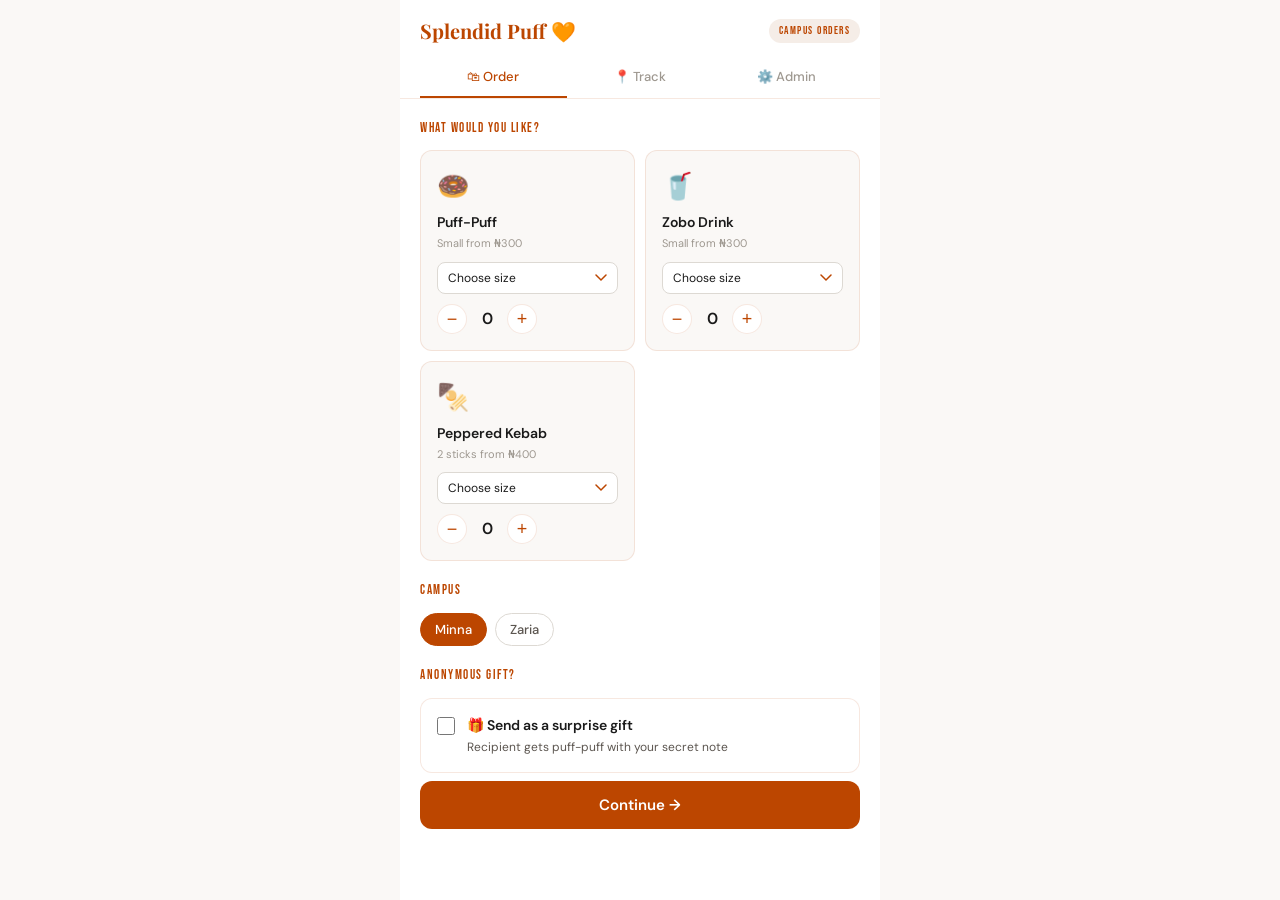
==== index.html @ 7e150528 "Initial commit" ====
<!DOCTYPE html>
<html lang="en">
<head>
  <meta charset="UTF-8">
  <meta name="viewport" content="width=device-width, initial-scale=1.0, maximum-scale=1.0, user-scalable=no">
  <title>Splendid Puff — Campus Orders</title>
  <link rel="preconnect" href="https://fonts.googleapis.com">
  <link rel="preconnect" href="https://fonts.gstatic.com" crossorigin>
  <link href="https://fonts.googleapis.com/css2?family=Playfair+Display:wght@500;700&family=Bebas+Neue&family=DM+Sans:wght@400;500;600&display=swap" rel="stylesheet">
  <link rel="stylesheet" href="style.css">
</head>
<body>
<div class="app">

  <!-- HEADER -->
  <div class="header">
    <div class="brand-row">
      <div class="brand-name">Splendid Puff 🧡</div>
      <div class="brand-badge">Campus Orders</div>
    </div>
    <nav class="nav">
      <button class="nav-btn active" onclick="showTab('order',this)">🛍 Order</button>
      <button class="nav-btn" onclick="showTab('track',this)">📍 Track</button>
      <button class="nav-btn" onclick="showTab('admin',this)">⚙️ Admin</button>
    </nav>
  </div>

  <!-- ORDER TAB -->
  <div id="tab-order" class="screen active">

    <!-- Step 1 -->
    <div id="step-1" class="step active">
      <div class="section-label">What would you like?</div>
      <div class="product-grid" id="product-grid"></div>

      <div id="flavour-wrap" style="display:none">
        <div class="section-label">Puff-puff flavour</div>
        <div class="tag-row" id="flavour-tags">
          <span class="tag selected" onclick="pickFlavour(this,'Classic')">Classic</span>
          <span class="tag" onclick="pickFlavour(this,'Coconut')">Coconut</span>
          <span class="tag" onclick="pickFlavour(this,'Cinnamon')">Cinnamon</span>
          <span class="tag" onclick="pickFlavour(this,'Spicy')">Spicy</span>
          <span class="tag" onclick="pickFlavour(this,'Mixed')">Mixed</span>
        </div>
      </div>

      <div class="section-label">Campus</div>
      <div class="tag-row">
        <span class="tag selected" onclick="pickCampus(this,'Minna')">Minna</span>
        <span class="tag" onclick="pickCampus(this,'Zaria')">Zaria</span>
      </div>

      <div class="section-label">Anonymous gift?</div>
      <label class="gift-toggle-card" id="gift-card">
        <input type="checkbox" id="gift-check" onchange="toggleGift()">
        <div>
          <div class="gift-label">🎁 Send as a surprise gift</div>
          <div class="gift-sub">Recipient gets puff-puff with your secret note</div>
        </div>
      </label>
      <div id="gift-fields" style="display:none;margin-top:0.75rem">
        <div class="form-group">
          <label>Recipient's name</label>
          <input type="text" id="recipient-name" placeholder="Who is this for?">
        </div>
        <div class="form-group">
          <label>Your note <span class="optional">(optional)</span></label>
          <textarea id="gift-note" placeholder="Write something sweet..."></textarea>
        </div>
      </div>

      <button class="btn-primary" onclick="goStep(2)">Continue →</button>
    </div>

    <!-- Step 2 -->
    <div id="step-2" class="step">
      <button class="btn-ghost" onclick="goStep(1)">← Back</button>

      <div class="section-label">Your details</div>
      <div class="form-group">
        <label>Full name</label>
        <input type="text" id="cust-name" placeholder="Your name" autocomplete="name">
      </div>
      <div class="form-group">
        <label>WhatsApp number</label>
        <input type="tel" id="cust-phone" placeholder="080..." autocomplete="tel">
      </div>
      <div class="form-group">
        <label>Pickup / delivery location</label>
        <input type="text" id="cust-location" placeholder="e.g. Faculty of Science, block A">
      </div>
      <div class="form-group">
        <label>Special instructions <span class="optional">(optional)</span></label>
        <textarea id="cust-notes" placeholder="Anything we should know..."></textarea>
      </div>

      <div class="section-label">Order summary</div>
      <div class="summary-card" id="order-summary-card"></div>

      <div class="section-label">Pay by bank transfer</div>
      <div class="bank-card">
        <div class="bank-title">🏦 Transfer to this account</div>
        <div class="bank-acct" id="bank-acct-display"></div>
        <div class="bank-detail" id="bank-name-display"></div>
        <div class="bank-detail" id="bank-holder-display"></div>
        <div class="bank-ref-note">📌 Use your WhatsApp number as the transfer reference</div>
      </div>

      <div class="section-label">Upload payment receipt</div>
      <div class="upload-zone" id="upload-zone" onclick="document.getElementById('receipt-input').click()">
        <div class="upload-icon">📎</div>
        <div class="upload-text">Tap to upload screenshot or photo of transfer</div>
        <div class="upload-filename" id="upload-filename"></div>
      </div>
      <input type="file" id="receipt-input" accept="image/*,application/pdf" onchange="handleUpload(this)">

      <button class="btn-primary" id="btn-submit" onclick="submitOrder()">Place order</button>
    </div>

    <!-- Step 3: Success -->
    <div id="step-3" class="step">
      <div class="success-wrap">
        <div class="success-emoji">🎉</div>
        <div class="success-title">Order received!</div>
        <div class="success-sub">We've got your order and will confirm on WhatsApp shortly.</div>
        <div class="order-ref" id="success-ref">SP-0000</div>
        <div class="success-sub">Save your reference to track your order.</div>
        <button class="wa-btn" onclick="openWhatsApp()">💬 Message us on WhatsApp</button>
        <button class="btn-ghost full-width" style="margin-top:0.75rem" onclick="resetOrder()">Place another order</button>
      </div>
    </div>
  </div>

  <!-- TRACK TAB -->
  <div id="tab-track" class="screen">
    <div class="section-label" style="margin-top:0">Track your order</div>
    <div class="form-group">
      <label>Order reference</label>
      <input type="text" id="track-input" placeholder="SP-0001" style="text-transform:uppercase;letter-spacing:2px" oninput="this.value=this.value.toUpperCase()">
    </div>
    <button class="btn-primary" onclick="trackOrder()">Look up order</button>
    <div id="track-result"></div>
  </div>

  <!-- ADMIN TAB -->
  <div id="tab-admin" class="screen">
    <div id="admin-lock-screen">
      <div class="admin-lock">
        <div class="admin-lock-icon">🔒</div>
        <div class="admin-lock-title">Admin access</div>
        <div class="admin-lock-sub">Enter your PIN to continue</div>
        <div class="form-group" style="margin-top:1.25rem">
          <input type="password" id="admin-pin-input" placeholder="Enter PIN" style="text-align:center;letter-spacing:4px;font-size:20px" maxlength="6">
        </div>
        <button class="btn-primary" onclick="checkAdminPin()">Unlock</button>
      </div>
    </div>
    <div id="admin-panel" style="display:none">
      <div class="admin-stats">
        <div class="stat-card"><div class="stat-val" id="stat-total">0</div><div class="stat-lbl">Orders</div></div>
        <div class="stat-card"><div class="stat-val" id="stat-pending">0</div><div class="stat-lbl">Pending</div></div>
        <div class="stat-card"><div class="stat-val" id="stat-revenue">₦0</div><div class="stat-lbl">Revenue</div></div>
      </div>
      <div class="filter-row">
        <div class="filter-chip active" onclick="filterOrders('all',this)">All</div>
        <div class="filter-chip" onclick="filterOrders('pending',this)">Pending</div>
        <div class="filter-chip" onclick="filterOrders('confirmed',this)">Confirmed</div>
        <div class="filter-chip" onclick="filterOrders('ready',this)">Ready</div>
        <div class="filter-chip" onclick="filterOrders('completed',this)">Completed</div>
      </div>
      <div id="orders-list"></div>
    </div>
  </div>
</div>

<div class="toast" id="toast"></div>
<script src="config.js"></script>
<script src="app.js"></script>
</body>
</html>
---- style.css ----
/* ── RESET & BASE ── */
*, *::before, *::after { box-sizing: border-box; margin: 0; padding: 0; -webkit-tap-highlight-color: transparent; }

:root {
  --orange: #BC4600;
  --orange-light: #f5ede7;
  --orange-mid: #d9845a;
  --black: #1A1A1A;
  --white: #FFFFFF;
  --gray-50: #faf8f6;
  --gray-100: #f0ede9;
  --gray-200: #ddd9d3;
  --gray-400: #9e9890;
  --gray-600: #5c5650;
  --success: #1a7f4e;
  --success-bg: #e8f5ee;
  --warning: #9a6200;
  --warning-bg: #fef4e0;
  --border: rgba(188,70,0,0.12);
  --radius: 12px;
  --radius-lg: 16px;
}

body {
  font-family: 'DM Sans', -apple-system, BlinkMacSystemFont, sans-serif;
  background: var(--gray-50);
  color: var(--black);
  min-height: 100vh;
  font-size: 15px;
  line-height: 1.5;
}

.app {
  max-width: 480px;
  margin: 0 auto;
  min-height: 100vh;
  background: var(--white);
}

/* ── HEADER ── */
.header {
  background: var(--white);
  border-bottom: 1px solid var(--border);
  padding: 1rem 1.25rem 0;
  position: sticky;
  top: 0;
  z-index: 100;
}
.brand-row { display: flex; align-items: center; justify-content: space-between; margin-bottom: 0.75rem; }
.brand-name { font-family: 'Playfair Display', serif; font-size: 20px; color: var(--orange); font-weight: 700; }
.brand-badge {
  font-family: 'Bebas Neue', sans-serif;
  font-size: 11px;
  letter-spacing: 1.5px;
  color: var(--orange);
  background: var(--orange-light);
  padding: 4px 10px;
  border-radius: 20px;
}
.nav { display: flex; gap: 0; }
.nav-btn {
  flex: 1;
  padding: 0.65rem 0.5rem;
  background: none;
  border: none;
  border-bottom: 2.5px solid transparent;
  font-family: 'DM Sans', sans-serif;
  font-size: 13px;
  font-weight: 500;
  color: var(--gray-400);
  cursor: pointer;
  transition: all 0.2s;
  display: flex;
  align-items: center;
  justify-content: center;
  gap: 5px;
}
.nav-btn.active { color: var(--orange); border-bottom-color: var(--orange); }

/* ── SCREENS & STEPS ── */
.screen { display: none; padding: 1.25rem; padding-bottom: 2rem; }
.screen.active { display: block; animation: fadeUp 0.25s ease; }
.step { display: none; }
.step.active { display: block; animation: fadeUp 0.25s ease; }
@keyframes fadeUp { from { opacity: 0; transform: translateY(10px); } to { opacity: 1; transform: translateY(0); } }

/* ── LABELS ── */
.section-label {
  font-family: 'Bebas Neue', sans-serif;
  font-size: 13px;
  letter-spacing: 1.5px;
  color: var(--orange);
  margin-bottom: 0.75rem;
  margin-top: 1.25rem;
}
.section-label:first-child { margin-top: 0; }
.optional { color: var(--gray-400); font-size: 12px; }

/* ── PRODUCT GRID ── */
.product-grid { display: grid; grid-template-columns: 1fr 1fr; gap: 10px; }
.product-card {
  background: var(--gray-50);
  border: 1.5px solid var(--border);
  border-radius: var(--radius);
  padding: 1rem;
  transition: border-color 0.2s, background 0.2s;
}
.product-card.has-item { border-color: var(--orange); background: var(--orange-light); }
.product-emoji { font-size: 26px; margin-bottom: 6px; }
.product-name { font-weight: 600; font-size: 14px; margin-bottom: 2px; }
.product-hint { font-size: 11px; color: var(--gray-400); margin-bottom: 10px; }
select.size-select {
  width: 100%;
  font-family: 'DM Sans', sans-serif;
  font-size: 12px;
  padding: 7px 10px;
  border: 1px solid var(--gray-200);
  border-radius: 8px;
  background: var(--white);
  color: var(--black);
  appearance: none;
  -webkit-appearance: none;
  background-image: url("data:image/svg+xml,%3Csvg xmlns='http://www.w3.org/2000/svg' width='12' height='8' viewBox='0 0 12 8'%3E%3Cpath d='M1 1l5 5 5-5' stroke='%23BC4600' stroke-width='1.5' fill='none' stroke-linecap='round'/%3E%3C/svg%3E");
  background-repeat: no-repeat;
  background-position: right 10px center;
  cursor: pointer;
}
select.size-select:focus { outline: none; border-color: var(--orange); }
.qty-row { display: flex; align-items: center; gap: 10px; margin-top: 10px; }
.qty-btn {
  width: 30px; height: 30px;
  border-radius: 50%;
  border: 1.5px solid var(--border);
  background: var(--white);
  color: var(--orange);
  font-size: 18px;
  font-weight: 500;
  display: flex; align-items: center; justify-content: center;
  cursor: pointer;
  transition: background 0.15s;
  line-height: 1;
  flex-shrink: 0;
}
.qty-btn:hover { background: var(--orange-light); }
.qty-val { font-size: 16px; font-weight: 600; min-width: 20px; text-align: center; }

/* ── TAGS ── */
.tag-row { display: flex; flex-wrap: wrap; gap: 8px; }
.tag {
  padding: 6px 14px;
  border-radius: 20px;
  border: 1.5px solid var(--gray-200);
  font-size: 13px;
  cursor: pointer;
  transition: all 0.15s;
  background: var(--white);
  color: var(--gray-600);
  font-weight: 500;
}
.tag.selected { background: var(--orange); color: var(--white); border-color: var(--orange); }

/* ── GIFT CARD ── */
.gift-toggle-card {
  border: 1.5px solid var(--border);
  border-radius: var(--radius);
  padding: 1rem;
  display: flex;
  align-items: flex-start;
  gap: 12px;
  cursor: pointer;
  background: var(--white);
  transition: border-color 0.2s;
}
.gift-toggle-card input[type=checkbox] { accent-color: var(--orange); width: 18px; height: 18px; margin-top: 2px; flex-shrink: 0; }
.gift-label { font-size: 14px; font-weight: 600; }
.gift-sub { font-size: 12px; color: var(--gray-600); margin-top: 2px; }

/* ── FORM ── */
.form-group { margin-bottom: 1rem; }
.form-group label { display: block; font-size: 13px; font-weight: 500; color: var(--gray-600); margin-bottom: 6px; }
.form-group input,
.form-group textarea {
  width: 100%;
  font-family: 'DM Sans', sans-serif;
  font-size: 14px;
  padding: 11px 14px;
  border: 1.5px solid var(--gray-200);
  border-radius: var(--radius);
  background: var(--white);
  color: var(--black);
  transition: border-color 0.2s;
}
.form-group input:focus,
.form-group textarea:focus { outline: none; border-color: var(--orange); }
.form-group textarea { min-height: 90px; resize: vertical; }

/* ── SUMMARY ── */
.summary-card {
  background: var(--gray-50);
  border: 1px solid var(--border);
  border-radius: var(--radius);
  overflow: hidden;
  margin-bottom: 1rem;
}
.summary-row {
  display: flex;
  justify-content: space-between;
  align-items: flex-start;
  padding: 10px 14px;
  font-size: 14px;
  border-bottom: 1px solid var(--border);
}
.summary-row:last-child { border-bottom: none; }
.summary-row.total { font-weight: 600; background: var(--orange-light); color: var(--orange); font-size: 16px; }
.summary-row-label { color: var(--gray-400); font-size: 11px; margin-top: 2px; }

/* ── BANK CARD ── */
.bank-card {
  background: var(--orange-light);
  border: 1.5px solid var(--orange-mid);
  border-radius: var(--radius-lg);
  padding: 1.25rem;
  margin-bottom: 1rem;
}
.bank-title { font-family: 'Bebas Neue', sans-serif; letter-spacing: 1px; font-size: 13px; color: var(--orange); margin-bottom: 12px; }
.bank-acct { font-size: 26px; font-weight: 600; letter-spacing: 3px; color: var(--orange); margin: 8px 0 6px; }
.bank-detail { font-size: 13px; color: var(--gray-600); margin-bottom: 3px; }
.bank-ref-note { font-size: 12px; color: var(--orange); margin-top: 10px; background: rgba(188,70,0,0.1); padding: 8px 12px; border-radius: 8px; }

/* ── UPLOAD ── */
.upload-zone {
  border: 2px dashed var(--orange-mid);
  border-radius: var(--radius);
  padding: 1.5rem 1rem;
  text-align: center;
  cursor: pointer;
  transition: background 0.15s;
  margin-bottom: 1rem;
}
.upload-zone:hover, .upload-zone.has-file { background: var(--orange-light); }
.upload-icon { font-size: 28px; color: var(--orange); margin-bottom: 8px; }
.upload-text { font-size: 13px; color: var(--gray-400); }
.upload-filename { font-size: 13px; font-weight: 600; color: var(--orange); margin-top: 6px; }

/* ── BUTTONS ── */
.btn-primary {
  width: 100%;
  padding: 14px;
  background: var(--orange);
  color: var(--white);
  border: none;
  border-radius: var(--radius);
  font-family: 'DM Sans', sans-serif;
  font-size: 15px;
  font-weight: 600;
  cursor: pointer;
  transition: opacity 0.2s, transform 0.1s;
  margin-top: 0.5rem;
  display: block;
}
.btn-primary:hover { opacity: 0.9; }
.btn-primary:active { transform: scale(0.98); }
.btn-primary:disabled { opacity: 0.4; cursor: not-allowed; }
.btn-ghost {
  background: none;
  border: 1.5px solid var(--gray-200);
  color: var(--gray-600);
  border-radius: var(--radius);
  font-family: 'DM Sans', sans-serif;
  font-size: 13px;
  font-weight: 500;
  padding: 9px 16px;
  cursor: pointer;
  margin-bottom: 1.25rem;
  transition: border-color 0.2s;
}
.btn-ghost:hover { border-color: var(--orange); color: var(--orange); }
.btn-ghost.full-width { width: 100%; display: block; text-align: center; }
.wa-btn {
  width: 100%;
  padding: 13px;
  background: #25D366;
  color: var(--white);
  border: none;
  border-radius: var(--radius);
  font-family: 'DM Sans', sans-serif;
  font-size: 14px;
  font-weight: 600;
  cursor: pointer;
  margin-top: 1rem;
  display: block;
}
.wa-btn:hover { opacity: 0.9; }

/* ── SUCCESS ── */
.success-wrap { text-align: center; padding: 2rem 0.5rem; }
.success-emoji { font-size: 52px; margin-bottom: 1rem; animation: bounce 0.6s ease; display: block; }
@keyframes bounce { 0%,100%{transform:scale(1)}40%{transform:scale(1.2)}70%{transform:scale(0.95)} }
.success-title { font-family: 'Playfair Display', serif; font-size: 24px; color: var(--orange); margin-bottom: 0.5rem; }
.success-sub { font-size: 14px; color: var(--gray-600); line-height: 1.7; margin-bottom: 0.25rem; }
.order-ref {
  display: inline-block;
  font-family: 'Bebas Neue', sans-serif;
  font-size: 28px;
  letter-spacing: 3px;
  color: var(--orange);
  background: var(--orange-light);
  border: 1.5px dashed var(--orange-mid);
  padding: 12px 28px;
  border-radius: var(--radius);
  margin: 1rem 0;
}

/* ── TRACK ── */
.track-card {
  border: 1.5px solid var(--border);
  border-radius: var(--radius-lg);
  overflow: hidden;
  margin-top: 1.25rem;
}
.track-card-header {
  background: var(--orange);
  color: var(--white);
  padding: 1rem 1.25rem;
}
.track-name { font-size: 17px; font-weight: 600; }
.track-ref-sm { font-size: 12px; opacity: 0.8; margin-top: 2px; }
.track-card-body { padding: 1.25rem; }
.status-stepper { display: flex; flex-direction: column; gap: 0; }
.step-row { display: flex; align-items: flex-start; gap: 12px; padding-bottom: 16px; position: relative; }
.step-row:last-child { padding-bottom: 0; }
.step-row::before {
  content: '';
  position: absolute;
  left: 10px;
  top: 22px;
  width: 2px;
  height: calc(100% - 22px);
  background: var(--gray-200);
}
.step-row.done::before { background: var(--orange); }
.step-row:last-child::before { display: none; }
.step-dot {
  width: 22px; height: 22px;
  border-radius: 50%;
  border: 2px solid var(--gray-200);
  background: var(--white);
  flex-shrink: 0;
  margin-top: 2px;
  display: flex; align-items: center; justify-content: center;
  font-size: 11px;
  font-weight: 700;
  color: var(--white);
}
.step-dot.done { background: var(--orange); border-color: var(--orange); }
.step-dot.current { border-color: var(--orange); background: var(--orange-light); }
.step-text-label { font-size: 14px; font-weight: 500; }
.step-text-sub { font-size: 12px; color: var(--gray-400); margin-top: 1px; }

/* ── ADMIN ── */
.admin-stats { display: grid; grid-template-columns: repeat(3, 1fr); gap: 10px; margin-bottom: 1.25rem; }
.stat-card { background: var(--gray-50); border: 1px solid var(--border); border-radius: var(--radius); padding: 0.85rem 1rem; }
.stat-val { font-size: 22px; font-weight: 600; color: var(--orange); }
.stat-lbl { font-size: 11px; color: var(--gray-400); text-transform: uppercase; letter-spacing: 0.5px; margin-top: 2px; }
.filter-row { display: flex; gap: 6px; margin-bottom: 1rem; overflow-x: auto; padding-bottom: 2px; -webkit-overflow-scrolling: touch; }
.filter-chip {
  padding: 5px 14px;
  border-radius: 20px;
  border: 1.5px solid var(--gray-200);
  font-size: 12px; font-weight: 500;
  cursor: pointer;
  white-space: nowrap;
  background: var(--white);
  color: var(--gray-600);
  transition: all 0.15s;
}
.filter-chip.active { background: var(--orange); color: var(--white); border-color: var(--orange); }

.order-card {
  background: var(--white);
  border: 1px solid var(--border);
  border-left: 3px solid var(--gray-200);
  border-radius: var(--radius);
  padding: 1rem 1.25rem;
  margin-bottom: 10px;
}
.order-card.pending { border-left-color: #E8A020; }
.order-card.confirmed { border-left-color: var(--orange); }
.order-card.ready { border-left-color: #1a7f4e; }
.order-card.completed { border-left-color: var(--gray-200); }
.order-top { display: flex; justify-content: space-between; align-items: flex-start; margin-bottom: 6px; }
.order-name { font-size: 15px; font-weight: 600; }
.order-meta-sm { font-size: 12px; color: var(--gray-400); margin-top: 2px; }
.status-pill { font-size: 11px; font-weight: 600; padding: 3px 10px; border-radius: 12px; white-space: nowrap; }
.pill-pending { background: var(--warning-bg); color: var(--warning); }
.pill-confirmed { background: var(--orange-light); color: var(--orange); }
.pill-ready { background: var(--success-bg); color: var(--success); }
.pill-completed { background: var(--gray-100); color: var(--gray-600); }
.order-items { font-size: 13px; color: var(--gray-600); margin-bottom: 10px; }
.gift-badge { display: inline-block; background: var(--orange-light); color: var(--orange); font-size: 11px; padding: 3px 10px; border-radius: 12px; margin-bottom: 8px; }
.order-actions { display: flex; gap: 8px; flex-wrap: wrap; }
.action-chip {
  flex: 1;
  padding: 7px 10px;
  border-radius: 8px;
  font-size: 12px; font-weight: 500;
  border: 1px solid var(--gray-200);
  background: var(--gray-50);
  cursor: pointer;
  text-align: center;
  transition: opacity 0.15s;
  min-width: 70px;
}
.action-chip.primary { background: var(--orange); color: var(--white); border-color: var(--orange); }
.action-chip:hover { opacity: 0.8; }

/* ── ADMIN LOCK ── */
.admin-lock { text-align: center; padding: 2rem 1rem; }
.admin-lock-icon { font-size: 40px; margin-bottom: 1rem; }
.admin-lock-title { font-size: 17px; font-weight: 600; margin-bottom: 0.5rem; }
.admin-lock-sub { font-size: 13px; color: var(--gray-400); }

/* ── TOAST ── */
.toast {
  position: fixed;
  bottom: 1.5rem;
  left: 50%;
  transform: translateX(-50%) translateY(80px);
  background: var(--black);
  color: var(--white);
  padding: 12px 24px;
  border-radius: 50px;
  font-size: 14px;
  font-weight: 500;
  z-index: 1000;
  transition: transform 0.3s ease, opacity 0.3s ease;
  opacity: 0;
  white-space: nowrap;
  pointer-events: none;
}
.toast.show { transform: translateX(-50%) translateY(0); opacity: 1; }
.toast.error { background: #c0392b; }

/* ── MISC ── */
.empty { text-align: center; padding: 3rem 1rem; color: var(--gray-400); font-size: 14px; }
.empty-icon { font-size: 36px; margin-bottom: 10px; }
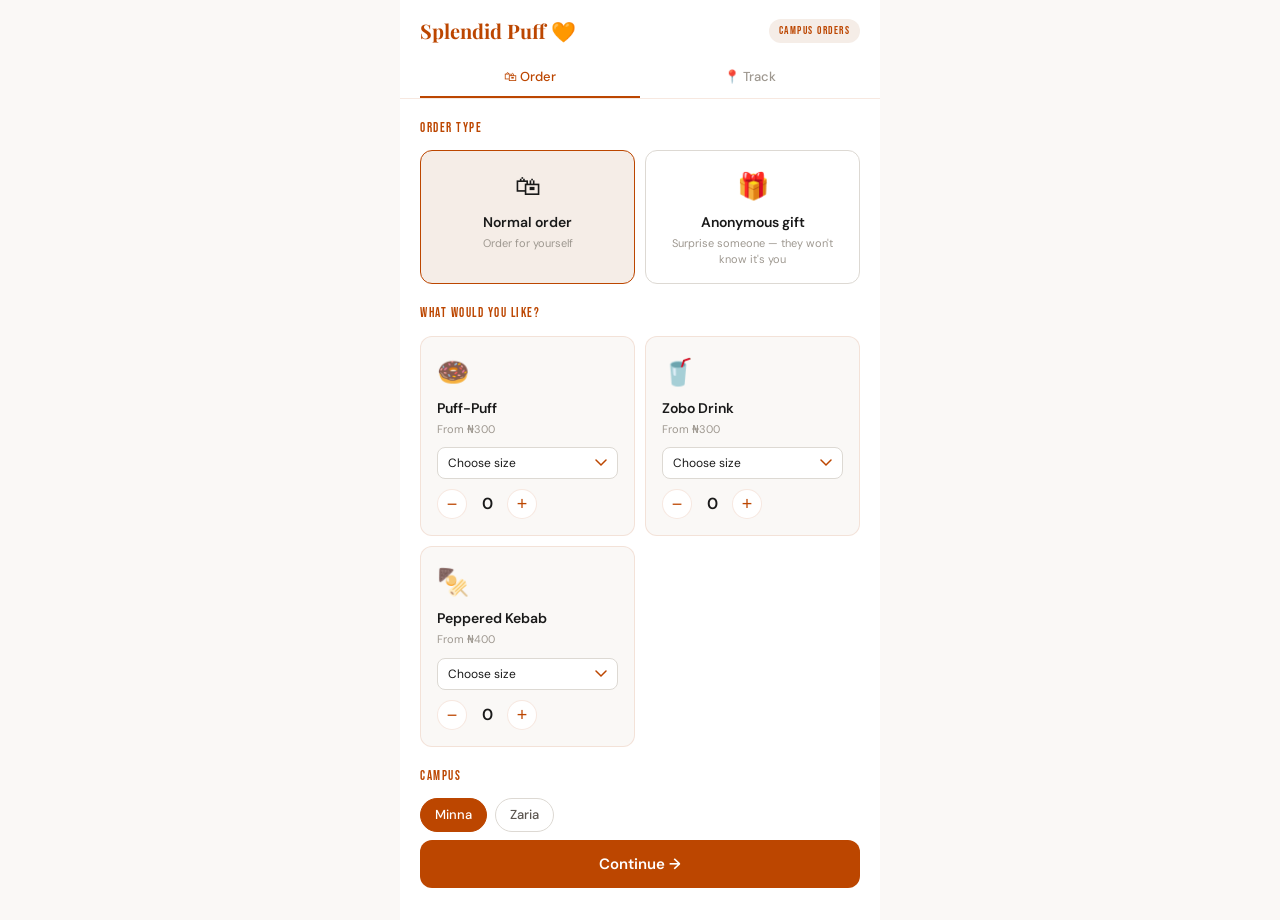
==== commit 90933ac0: "feat: separate admin page, anonymous vs normal order flow" ====
--- a/index.html
+++ b/index.html
@@ -3,7 +3,7 @@
 <head>
   <meta charset="UTF-8">
   <meta name="viewport" content="width=device-width, initial-scale=1.0, maximum-scale=1.0, user-scalable=no">
-  <title>Splendid Puff — Campus Orders</title>
+  <title>Splendid Puff — Order Now</title>
   <link rel="preconnect" href="https://fonts.googleapis.com">
   <link rel="preconnect" href="https://fonts.gstatic.com" crossorigin>
   <link href="https://fonts.googleapis.com/css2?family=Playfair+Display:wght@500;700&family=Bebas+Neue&family=DM+Sans:wght@400;500;600&display=swap" rel="stylesheet">
@@ -21,79 +21,108 @@
     <nav class="nav">
       <button class="nav-btn active" onclick="showTab('order',this)">🛍 Order</button>
       <button class="nav-btn" onclick="showTab('track',this)">📍 Track</button>
-      <button class="nav-btn" onclick="showTab('admin',this)">⚙️ Admin</button>
     </nav>
   </div>
 
-  <!-- ORDER TAB -->
+  <!-- ═══ ORDER TAB ═══ -->
   <div id="tab-order" class="screen active">
 
-    <!-- Step 1 -->
+    <!-- Step 1: Product + order type selection -->
     <div id="step-1" class="step active">
+
+      <!-- Order type selector -->
+      <div class="section-label">Order type</div>
+      <div class="order-type-row">
+        <div class="order-type-card selected" id="type-normal" onclick="setOrderType('normal')">
+          <div class="order-type-icon">🛍</div>
+          <div class="order-type-title">Normal order</div>
+          <div class="order-type-sub">Order for yourself</div>
+        </div>
+        <div class="order-type-card" id="type-gift" onclick="setOrderType('gift')">
+          <div class="order-type-icon">🎁</div>
+          <div class="order-type-title">Anonymous gift</div>
+          <div class="order-type-sub">Surprise someone — they won't know it's you</div>
+        </div>
+      </div>
+
+      <!-- Gift mode notice -->
+      <div id="gift-notice" class="info-banner" style="display:none">
+        🎁 <strong>Anonymous mode:</strong> Your name stays hidden. We only need your WhatsApp to confirm payment, and the recipient's details for delivery.
+      </div>
+
       <div class="section-label">What would you like?</div>
       <div class="product-grid" id="product-grid"></div>
 
       <div id="flavour-wrap" style="display:none">
         <div class="section-label">Puff-puff flavour</div>
-        <div class="tag-row" id="flavour-tags">
-          <span class="tag selected" onclick="pickFlavour(this,'Classic')">Classic</span>
-          <span class="tag" onclick="pickFlavour(this,'Coconut')">Coconut</span>
-          <span class="tag" onclick="pickFlavour(this,'Cinnamon')">Cinnamon</span>
-          <span class="tag" onclick="pickFlavour(this,'Spicy')">Spicy</span>
-          <span class="tag" onclick="pickFlavour(this,'Mixed')">Mixed</span>
-        </div>
+        <div class="tag-row" id="flavour-tags"></div>
       </div>
 
       <div class="section-label">Campus</div>
-      <div class="tag-row">
-        <span class="tag selected" onclick="pickCampus(this,'Minna')">Minna</span>
-        <span class="tag" onclick="pickCampus(this,'Zaria')">Zaria</span>
-      </div>
-
-      <div class="section-label">Anonymous gift?</div>
-      <label class="gift-toggle-card" id="gift-card">
-        <input type="checkbox" id="gift-check" onchange="toggleGift()">
-        <div>
-          <div class="gift-label">🎁 Send as a surprise gift</div>
-          <div class="gift-sub">Recipient gets puff-puff with your secret note</div>
-        </div>
-      </label>
-      <div id="gift-fields" style="display:none;margin-top:0.75rem">
-        <div class="form-group">
-          <label>Recipient's name</label>
-          <input type="text" id="recipient-name" placeholder="Who is this for?">
-        </div>
-        <div class="form-group">
-          <label>Your note <span class="optional">(optional)</span></label>
-          <textarea id="gift-note" placeholder="Write something sweet..."></textarea>
-        </div>
-      </div>
+      <div class="tag-row" id="campus-tags"></div>
 
       <button class="btn-primary" onclick="goStep(2)">Continue →</button>
     </div>
 
-    <!-- Step 2 -->
+    <!-- Step 2: Sender + recipient details -->
     <div id="step-2" class="step">
       <button class="btn-ghost" onclick="goStep(1)">← Back</button>
 
-      <div class="section-label">Your details</div>
-      <div class="form-group">
-        <label>Full name</label>
-        <input type="text" id="cust-name" placeholder="Your name" autocomplete="name">
-      </div>
-      <div class="form-group">
-        <label>WhatsApp number</label>
-        <input type="tel" id="cust-phone" placeholder="080..." autocomplete="tel">
-      </div>
-      <div class="form-group">
-        <label>Pickup / delivery location</label>
-        <input type="text" id="cust-location" placeholder="e.g. Faculty of Science, block A">
-      </div>
-      <div class="form-group">
-        <label>Special instructions <span class="optional">(optional)</span></label>
-        <textarea id="cust-notes" placeholder="Anything we should know..."></textarea>
+      <!-- NORMAL ORDER FIELDS -->
+      <div id="normal-fields">
+        <div class="section-label">Your details</div>
+        <div class="form-group">
+          <label>Full name</label>
+          <input type="text" id="cust-name" placeholder="Your name" autocomplete="name">
+        </div>
+        <div class="form-group">
+          <label>WhatsApp number</label>
+          <input type="tel" id="cust-phone" placeholder="080..." autocomplete="tel">
+        </div>
+        <div class="form-group">
+          <label>Pickup / delivery location</label>
+          <input type="text" id="cust-location" placeholder="e.g. Faculty of Science, Block A">
+        </div>
+        <div class="form-group">
+          <label>Special instructions <span class="optional">(optional)</span></label>
+          <textarea id="cust-notes" placeholder="Anything we should know..."></textarea>
+        </div>
       </div>
 
+      <!-- ANONYMOUS GIFT FIELDS -->
+      <div id="gift-fields" style="display:none">
+        <div class="anon-section-card">
+          <div class="anon-section-title">🕵️ Your contact (private)</div>
+          <div class="anon-section-sub">Only used to confirm your payment — never shown to recipient</div>
+          <div class="form-group" style="margin-top:1rem">
+            <label>Your WhatsApp number</label>
+            <input type="tel" id="sender-phone" placeholder="080..." autocomplete="tel">
+          </div>
+        </div>
+
+        <div class="anon-section-card" style="margin-top:1rem">
+          <div class="anon-section-title">🎁 Recipient details</div>
+          <div class="anon-section-sub">Who is receiving the gift?</div>
+          <div class="form-group" style="margin-top:1rem">
+            <label>Recipient's name</label>
+            <input type="text" id="recipient-name" placeholder="Who is this for?">
+          </div>
+          <div class="form-group">
+            <label>Recipient's WhatsApp <span class="optional">(optional)</span></label>
+            <input type="tel" id="recipient-phone" placeholder="080... (so we can notify them)">
+          </div>
+          <div class="form-group">
+            <label>Delivery location</label>
+            <input type="text" id="recipient-location" placeholder="Where should we deliver?">
+          </div>
+          <div class="form-group">
+            <label>Your secret note <span class="optional">(optional)</span></label>
+            <textarea id="gift-note" placeholder="Write something sweet... they'll love it 🧡"></textarea>
+          </div>
+        </div>
+      </div>
+
+      <!-- ORDER SUMMARY + PAYMENT (shared) -->
       <div class="section-label">Order summary</div>
       <div class="summary-card" id="order-summary-card"></div>
 
@@ -121,8 +150,8 @@
     <div id="step-3" class="step">
       <div class="success-wrap">
         <div class="success-emoji">🎉</div>
-        <div class="success-title">Order received!</div>
-        <div class="success-sub">We've got your order and will confirm on WhatsApp shortly.</div>
+        <div class="success-title" id="success-title">Order received!</div>
+        <div class="success-sub" id="success-msg">We've got your order and will confirm on WhatsApp shortly.</div>
         <div class="order-ref" id="success-ref">SP-0000</div>
         <div class="success-sub">Save your reference to track your order.</div>
         <button class="wa-btn" onclick="openWhatsApp()">💬 Message us on WhatsApp</button>
@@ -131,7 +160,7 @@
     </div>
   </div>
 
-  <!-- TRACK TAB -->
+  <!-- ═══ TRACK TAB ═══ -->
   <div id="tab-track" class="screen">
     <div class="section-label" style="margin-top:0">Track your order</div>
     <div class="form-group">
@@ -142,35 +171,6 @@
     <div id="track-result"></div>
   </div>
 
-  <!-- ADMIN TAB -->
-  <div id="tab-admin" class="screen">
-    <div id="admin-lock-screen">
-      <div class="admin-lock">
-        <div class="admin-lock-icon">🔒</div>
-        <div class="admin-lock-title">Admin access</div>
-        <div class="admin-lock-sub">Enter your PIN to continue</div>
-        <div class="form-group" style="margin-top:1.25rem">
-          <input type="password" id="admin-pin-input" placeholder="Enter PIN" style="text-align:center;letter-spacing:4px;font-size:20px" maxlength="6">
-        </div>
-        <button class="btn-primary" onclick="checkAdminPin()">Unlock</button>
-      </div>
-    </div>
-    <div id="admin-panel" style="display:none">
-      <div class="admin-stats">
-        <div class="stat-card"><div class="stat-val" id="stat-total">0</div><div class="stat-lbl">Orders</div></div>
-        <div class="stat-card"><div class="stat-val" id="stat-pending">0</div><div class="stat-lbl">Pending</div></div>
-        <div class="stat-card"><div class="stat-val" id="stat-revenue">₦0</div><div class="stat-lbl">Revenue</div></div>
-      </div>
-      <div class="filter-row">
-        <div class="filter-chip active" onclick="filterOrders('all',this)">All</div>
-        <div class="filter-chip" onclick="filterOrders('pending',this)">Pending</div>
-        <div class="filter-chip" onclick="filterOrders('confirmed',this)">Confirmed</div>
-        <div class="filter-chip" onclick="filterOrders('ready',this)">Ready</div>
-        <div class="filter-chip" onclick="filterOrders('completed',this)">Completed</div>
-      </div>
-      <div id="orders-list"></div>
-    </div>
-  </div>
 </div>
 
 <div class="toast" id="toast"></div>
--- a/style.css
+++ b/style.css
@@ -444,3 +444,45 @@
 /* ── MISC ── */
 .empty { text-align: center; padding: 3rem 1rem; color: var(--gray-400); font-size: 14px; }
 .empty-icon { font-size: 36px; margin-bottom: 10px; }
+
+/* ── ORDER TYPE SELECTOR ── */
+.order-type-row { display: grid; grid-template-columns: 1fr 1fr; gap: 10px; margin-bottom: 1rem; }
+.order-type-card {
+  border: 1.5px solid var(--gray-200);
+  border-radius: var(--radius);
+  padding: 1rem;
+  text-align: center;
+  cursor: pointer;
+  transition: all 0.2s;
+  background: var(--white);
+}
+.order-type-card:hover { border-color: var(--orange); }
+.order-type-card.selected { border-color: var(--orange); background: var(--orange-light); }
+.order-type-icon { font-size: 26px; margin-bottom: 6px; }
+.order-type-title { font-size: 14px; font-weight: 600; color: var(--black); margin-bottom: 3px; }
+.order-type-sub { font-size: 11px; color: var(--gray-400); line-height: 1.4; }
+
+/* ── INFO BANNER ── */
+.info-banner {
+  background: #1a1a2e;
+  color: #c4b5fd;
+  border: 1px solid #3b2f6e;
+  border-radius: var(--radius);
+  padding: 12px 14px;
+  font-size: 13px;
+  line-height: 1.5;
+  margin-bottom: 0.25rem;
+  display: flex;
+  align-items: flex-start;
+  gap: 8px;
+}
+
+/* ── ANONYMOUS GIFT SECTION CARD ── */
+.anon-section-card {
+  background: var(--gray-50);
+  border: 1.5px solid var(--border);
+  border-radius: var(--radius);
+  padding: 1rem 1.25rem;
+}
+.anon-section-title { font-size: 14px; font-weight: 600; color: var(--black); }
+.anon-section-sub   { font-size: 12px; color: var(--gray-400); margin-top: 2px; }
